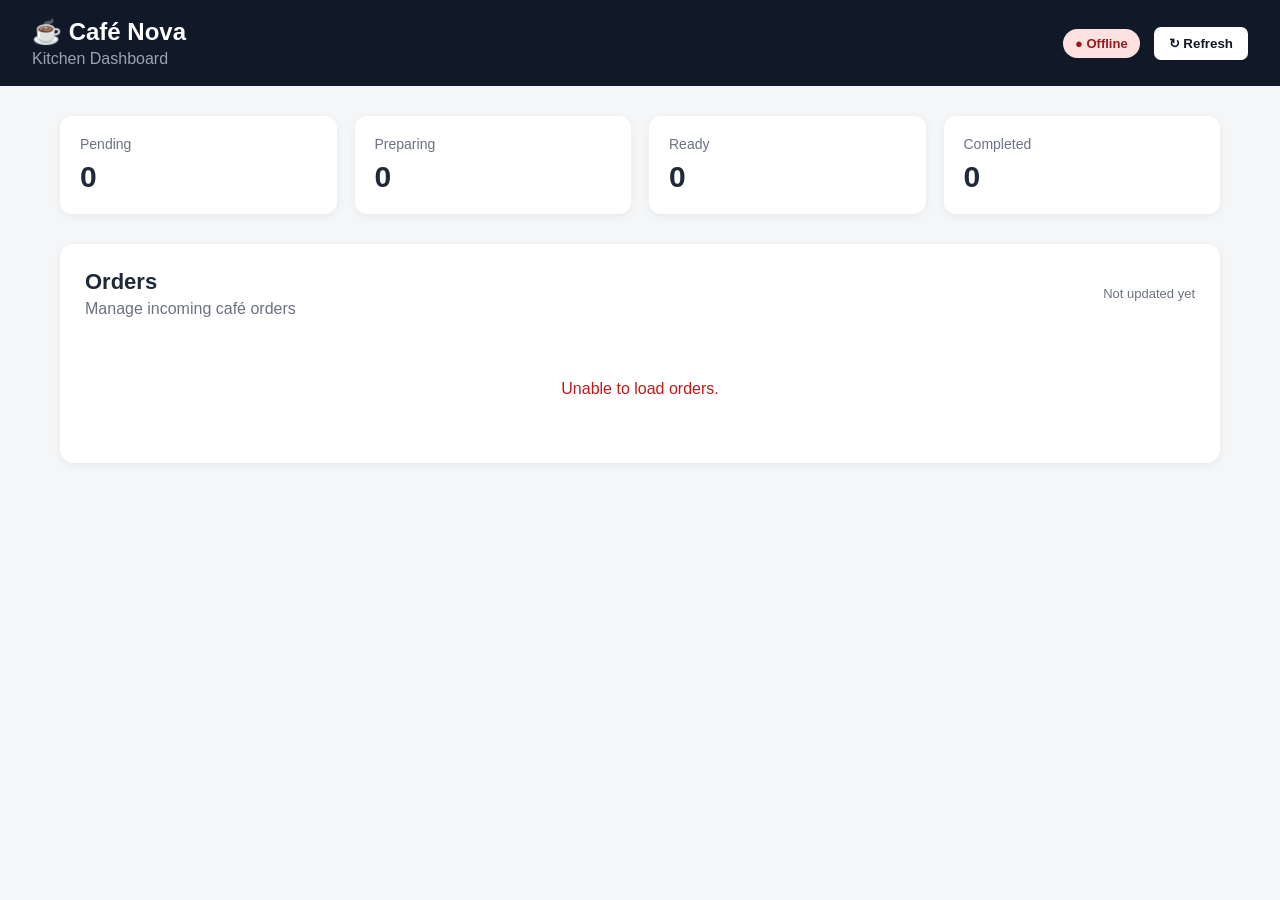
==== frontend/admin/index.html @ af757e6c "Add kitchen dashboard" ====
<!DOCTYPE html>
<html lang="en">
<head>
    <meta charset="UTF-8">
    <meta name="viewport" content="width=device-width, initial-scale=1.0">

    <title>Café Nova — Kitchen Dashboard</title>

    <link rel="stylesheet" href="admin.css">
</head>

<body>

    <header class="dashboard-header">
        <div>
            <h1>☕ Café Nova</h1>
            <p>Kitchen Dashboard</p>
        </div>

        <div class="header-right">
            <span id="connectionStatus" class="status offline">
                Connecting...
            </span>

            <button id="refreshBtn">
                ↻ Refresh
            </button>
        </div>
    </header>


    <main class="dashboard-container">

        <!-- Dashboard Statistics -->

        <section class="stats">

            <div class="stat-card">
                <span class="stat-label">Pending</span>
                <strong id="pendingCount">0</strong>
            </div>

            <div class="stat-card">
                <span class="stat-label">Preparing</span>
                <strong id="preparingCount">0</strong>
            </div>

            <div class="stat-card">
                <span class="stat-label">Ready</span>
                <strong id="readyCount">0</strong>
            </div>

            <div class="stat-card">
                <span class="stat-label">Completed</span>
                <strong id="completedCount">0</strong>
            </div>

        </section>


        <!-- Orders -->

        <section class="orders-section">

            <div class="section-header">
                <div>
                    <h2>Orders</h2>
                    <p>Manage incoming café orders</p>
                </div>

                <span id="lastUpdated">
                    Not updated yet
                </span>
            </div>


            <!-- Loading -->

            <div id="loadingMessage" class="message">
                Loading orders...
            </div>


            <!-- Error -->

            <div id="errorMessage" class="message error hidden">
                Unable to load orders.
            </div>


            <!-- Empty -->

            <div id="emptyMessage" class="message hidden">
                No orders found.
            </div>


            <!-- Order list -->

            <div id="ordersContainer" class="orders-container">
                <!-- Orders will be inserted by admin.js -->
            </div>

        </section>

    </main>


    <script src="admin.js"></script>

</body>
</html>
---- frontend/admin/admin.css ----
* {
    box-sizing: border-box;
    margin: 0;
    padding: 0;
}

body {
    font-family: Arial, Helvetica, sans-serif;
    background: #f5f6f8;
    color: #1f2937;
    min-height: 100vh;
}

/* Header */

.dashboard-header {
    background: #111827;
    color: white;
    padding: 18px 32px;
    display: flex;
    justify-content: space-between;
    align-items: center;
    gap: 20px;
}

.dashboard-header h1 {
    font-size: 24px;
}

.dashboard-header p {
    color: #9ca3af;
    margin-top: 4px;
}

.header-right {
    display: flex;
    align-items: center;
    gap: 14px;
}

/* Connection status */

.status {
    padding: 7px 12px;
    border-radius: 20px;
    font-size: 13px;
    font-weight: 600;
}

.status.online {
    background: #dcfce7;
    color: #166534;
}

.status.offline {
    background: #fee2e2;
    color: #991b1b;
}

/* Refresh button */

#refreshBtn {
    border: none;
    background: white;
    color: #111827;
    padding: 9px 15px;
    border-radius: 7px;
    cursor: pointer;
    font-weight: 600;
}

#refreshBtn:hover {
    background: #e5e7eb;
}

/* Main */

.dashboard-container {
    max-width: 1200px;
    margin: 0 auto;
    padding: 30px 20px;
}

/* Statistics */

.stats {
    display: grid;
    grid-template-columns: repeat(4, 1fr);
    gap: 18px;
    margin-bottom: 30px;
}

.stat-card {
    background: white;
    border-radius: 12px;
    padding: 20px;
    box-shadow: 0 2px 8px rgba(0, 0, 0, 0.06);
}

.stat-label {
    display: block;
    color: #6b7280;
    font-size: 14px;
    margin-bottom: 8px;
}

.stat-card strong {
    font-size: 30px;
}

/* Orders section */

.orders-section {
    background: white;
    border-radius: 14px;
    padding: 25px;
    box-shadow: 0 2px 8px rgba(0, 0, 0, 0.06);
}

.section-header {
    display: flex;
    justify-content: space-between;
    align-items: center;
    margin-bottom: 22px;
    gap: 20px;
}

.section-header h2 {
    font-size: 22px;
}

.section-header p {
    color: #6b7280;
    margin-top: 5px;
}

#lastUpdated {
    color: #6b7280;
    font-size: 13px;
}

/* Orders */

.orders-container {
    display: grid;
    grid-template-columns: repeat(2, 1fr);
    gap: 18px;
}

.order-card {
    border: 1px solid #e5e7eb;
    border-radius: 12px;
    padding: 20px;
    background: #ffffff;
}

.order-card:hover {
    box-shadow: 0 4px 12px rgba(0, 0, 0, 0.08);
}

/* Order header */

.order-header {
    display: flex;
    justify-content: space-between;
    align-items: flex-start;
    margin-bottom: 15px;
}

.order-number {
    font-size: 18px;
    font-weight: 700;
}

.table-number {
    margin-top: 4px;
    color: #6b7280;
    font-size: 14px;
}

/* Order status */

.order-status {
    padding: 6px 10px;
    border-radius: 20px;
    font-size: 12px;
    font-weight: 700;
    text-transform: uppercase;
}

.status-pending {
    background: #fef3c7;
    color: #92400e;
}

.status-preparing {
    background: #dbeafe;
    color: #1e40af;
}

.status-ready {
    background: #dcfce7;
    color: #166534;
}

.status-completed {
    background: #e5e7eb;
    color: #374151;
}

/* Customer */

.customer-info {
    margin-bottom: 15px;
}

.customer-name {
    font-weight: 600;
}

.customer-phone {
    color: #6b7280;
    font-size: 13px;
    margin-top: 3px;
}

/* Items */

.order-items {
    border-top: 1px solid #e5e7eb;
    border-bottom: 1px solid #e5e7eb;
    padding: 12px 0;
    margin-bottom: 12px;
}

.order-item {
    display: flex;
    justify-content: space-between;
    gap: 15px;
    padding: 5px 0;
    font-size: 14px;
}

.item-name {
    color: #374151;
}

.item-qty {
    font-weight: 600;
}

/* Instructions */

.instructions {
    background: #fff7ed;
    border-radius: 7px;
    padding: 10px;
    margin-bottom: 14px;
    font-size: 13px;
    color: #9a3412;
}

.instructions strong {
    display: block;
    margin-bottom: 3px;
}

/* Total */

.order-total {
    display: flex;
    justify-content: space-between;
    font-weight: 700;
    font-size: 16px;
    margin-bottom: 15px;
}

/* Buttons */

.order-actions {
    display: flex;
    gap: 8px;
}

.order-actions button {
    flex: 1;
    border: none;
    border-radius: 7px;
    padding: 10px;
    cursor: pointer;
    font-weight: 600;
}

.btn-primary {
    background: #111827;
    color: white;
}

.btn-primary:hover {
    background: #374151;
}

.btn-success {
    background: #16a34a;
    color: white;
}

.btn-success:hover {
    background: #15803d;
}

.btn-secondary {
    background: #e5e7eb;
    color: #374151;
}

.btn-secondary:hover {
    background: #d1d5db;
}

/* Messages */

.message {
    text-align: center;
    padding: 40px 20px;
    color: #6b7280;
}

.message.error {
    color: #b91c1c;
}

.hidden {
    display: none !important;
}

/* Mobile */

@media (max-width: 800px) {

    .stats {
        grid-template-columns: repeat(2, 1fr);
    }

    .orders-container {
        grid-template-columns: 1fr;
    }

    .dashboard-header {
        padding: 16px 20px;
    }

    .dashboard-header h1 {
        font-size: 20px;
    }
}

@media (max-width: 500px) {

    .stats {
        grid-template-columns: 1fr 1fr;
        gap: 10px;
    }

    .stat-card {
        padding: 15px;
    }

    .stat-card strong {
        font-size: 24px;
    }

    .orders-section {
        padding: 16px;
    }

    .section-header {
        align-items: flex-start;
        flex-direction: column;
    }

    .header-right {
        gap: 7px;
    }

    .dashboard-header {
        flex-direction: column;
        align-items: flex-start;
    }
}
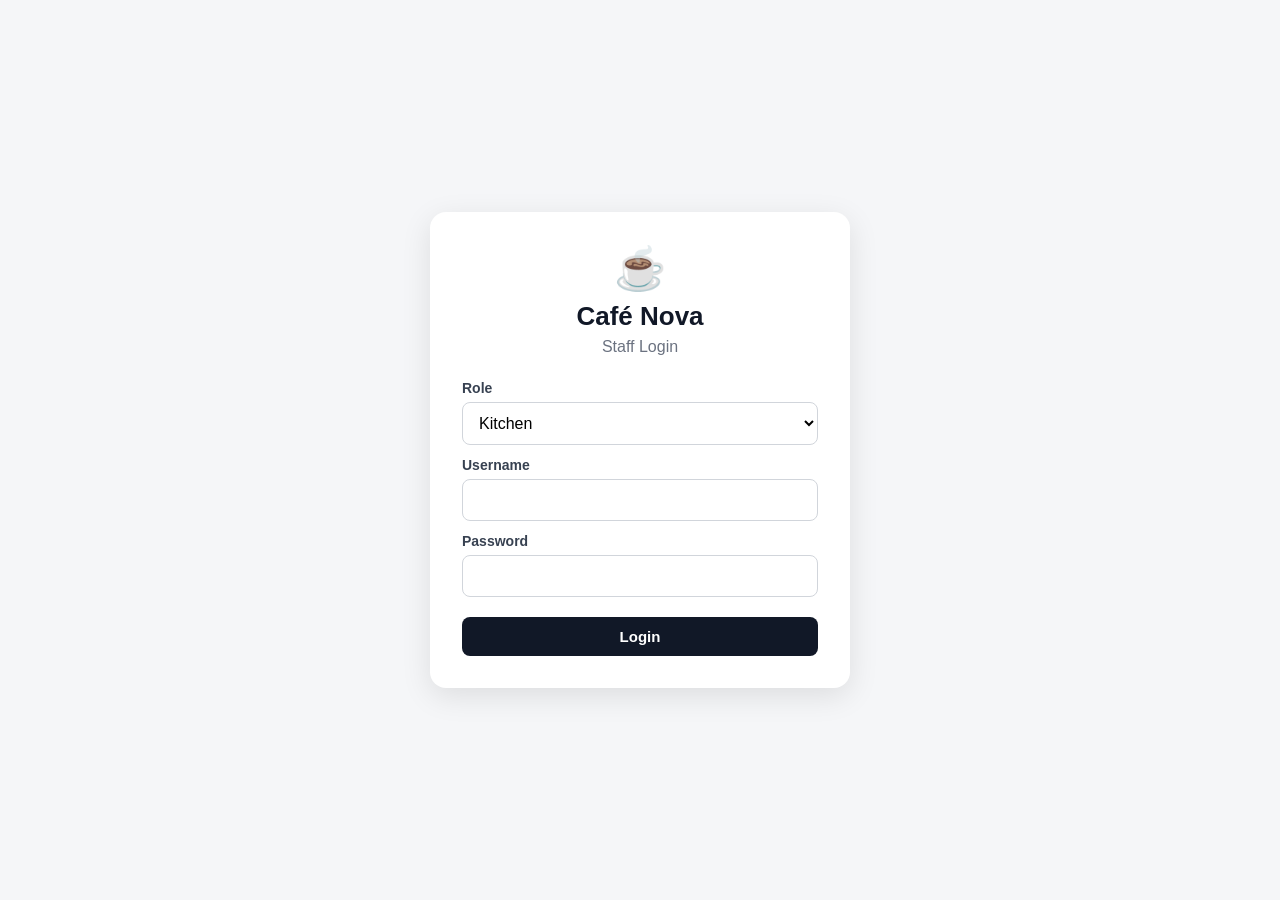
==== commit 4d1199e8: "Add staff login to kitchen dashboard" ====
--- a/frontend/admin/index.html
+++ b/frontend/admin/index.html
@@ -10,6 +10,34 @@
 </head>
 
 <body>
+
+    <!-- Staff Login -->
+    <section id="loginScreen" class="login-screen">
+        <div class="login-card">
+            <div class="login-brand">☕</div>
+            <h1>Café Nova</h1>
+            <p>Staff Login</p>
+
+            <form id="loginForm">
+                <label for="loginRole">Role</label>
+                <select id="loginRole" required>
+                    <option value="kitchen">Kitchen</option>
+                    <option value="manager">Manager</option>
+                </select>
+
+                <label for="loginUsername">Username</label>
+                <input id="loginUsername" type="text" autocomplete="username" required>
+
+                <label for="loginPassword">Password</label>
+                <input id="loginPassword" type="password" autocomplete="current-password" required>
+
+                <button type="submit" class="login-btn">Login</button>
+                <p id="loginError" class="login-error hidden">Invalid login details.</p>
+            </form>
+        </div>
+    </section>
+
+    <div id="dashboard" class="hidden">
 
     <header class="dashboard-header">
         <div>
@@ -24,6 +52,10 @@
 
             <button id="refreshBtn">
                 ↻ Refresh
+            </button>
+
+            <button id="logoutBtn" class="logout-btn">
+                Logout
             </button>
         </div>
     </header>
@@ -106,6 +138,8 @@
     </main>
 
 
+    </div>
+
     <script src="admin.js"></script>
 
 </body>
--- a/frontend/admin/admin.css
+++ b/frontend/admin/admin.css
@@ -387,4 +387,105 @@
         flex-direction: column;
         align-items: flex-start;
     }
-}+}
+
+/* ---------------------------------------------------------
+   STAFF LOGIN
+--------------------------------------------------------- */
+
+.login-screen {
+    min-height: 100vh;
+    display: flex;
+    align-items: center;
+    justify-content: center;
+    padding: 20px;
+    background: #f5f6f8;
+}
+
+.login-card {
+    width: min(420px, 100%);
+    background: white;
+    border-radius: 16px;
+    padding: 32px;
+    box-shadow: 0 8px 30px rgba(0, 0, 0, 0.10);
+}
+
+.login-brand {
+    font-size: 42px;
+    text-align: center;
+    margin-bottom: 8px;
+}
+
+.login-card h1 {
+    text-align: center;
+    font-size: 26px;
+    color: #111827;
+}
+
+.login-card > p {
+    text-align: center;
+    color: #6b7280;
+    margin: 6px 0 24px;
+}
+
+.login-card label {
+    display: block;
+    margin: 12px 0 6px;
+    font-size: 14px;
+    font-weight: 600;
+    color: #374151;
+}
+
+.login-card input,
+.login-card select {
+    width: 100%;
+    padding: 11px 12px;
+    border: 1px solid #d1d5db;
+    border-radius: 8px;
+    font: inherit;
+    background: white;
+}
+
+.login-card input:focus,
+.login-card select:focus {
+    outline: 2px solid #9ca3af;
+    border-color: #6b7280;
+}
+
+.login-btn {
+    width: 100%;
+    margin-top: 20px;
+    border: none;
+    border-radius: 8px;
+    padding: 11px;
+    background: #111827;
+    color: white;
+    cursor: pointer;
+    font-weight: 700;
+    font-size: 15px;
+}
+
+.login-btn:hover {
+    background: #374151;
+}
+
+.login-error {
+    text-align: center;
+    color: #b91c1c;
+    font-size: 13px;
+    margin-top: 10px;
+}
+
+.logout-btn {
+    border: none;
+    background: #374151;
+    color: white;
+    padding: 9px 15px;
+    border-radius: 7px;
+    cursor: pointer;
+    font-weight: 600;
+}
+
+.logout-btn:hover {
+    background: #4b5563;
+}
